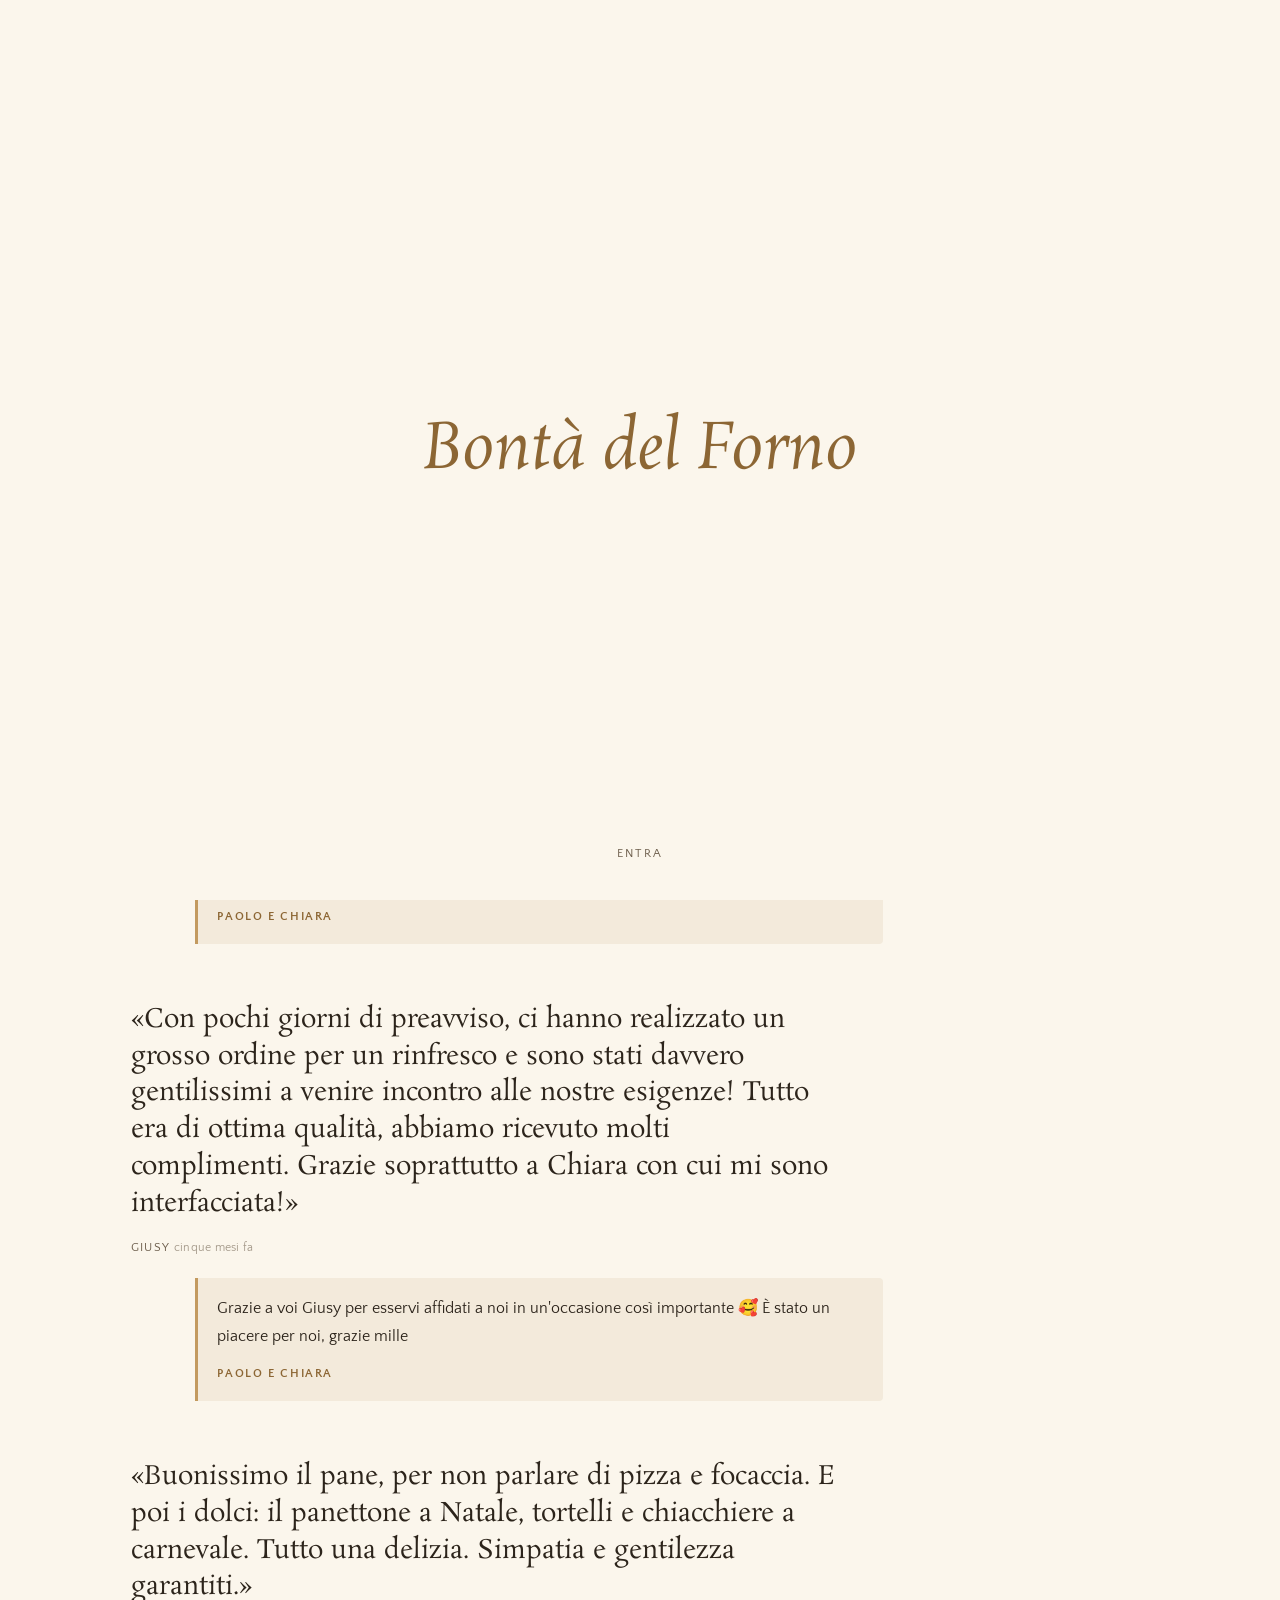
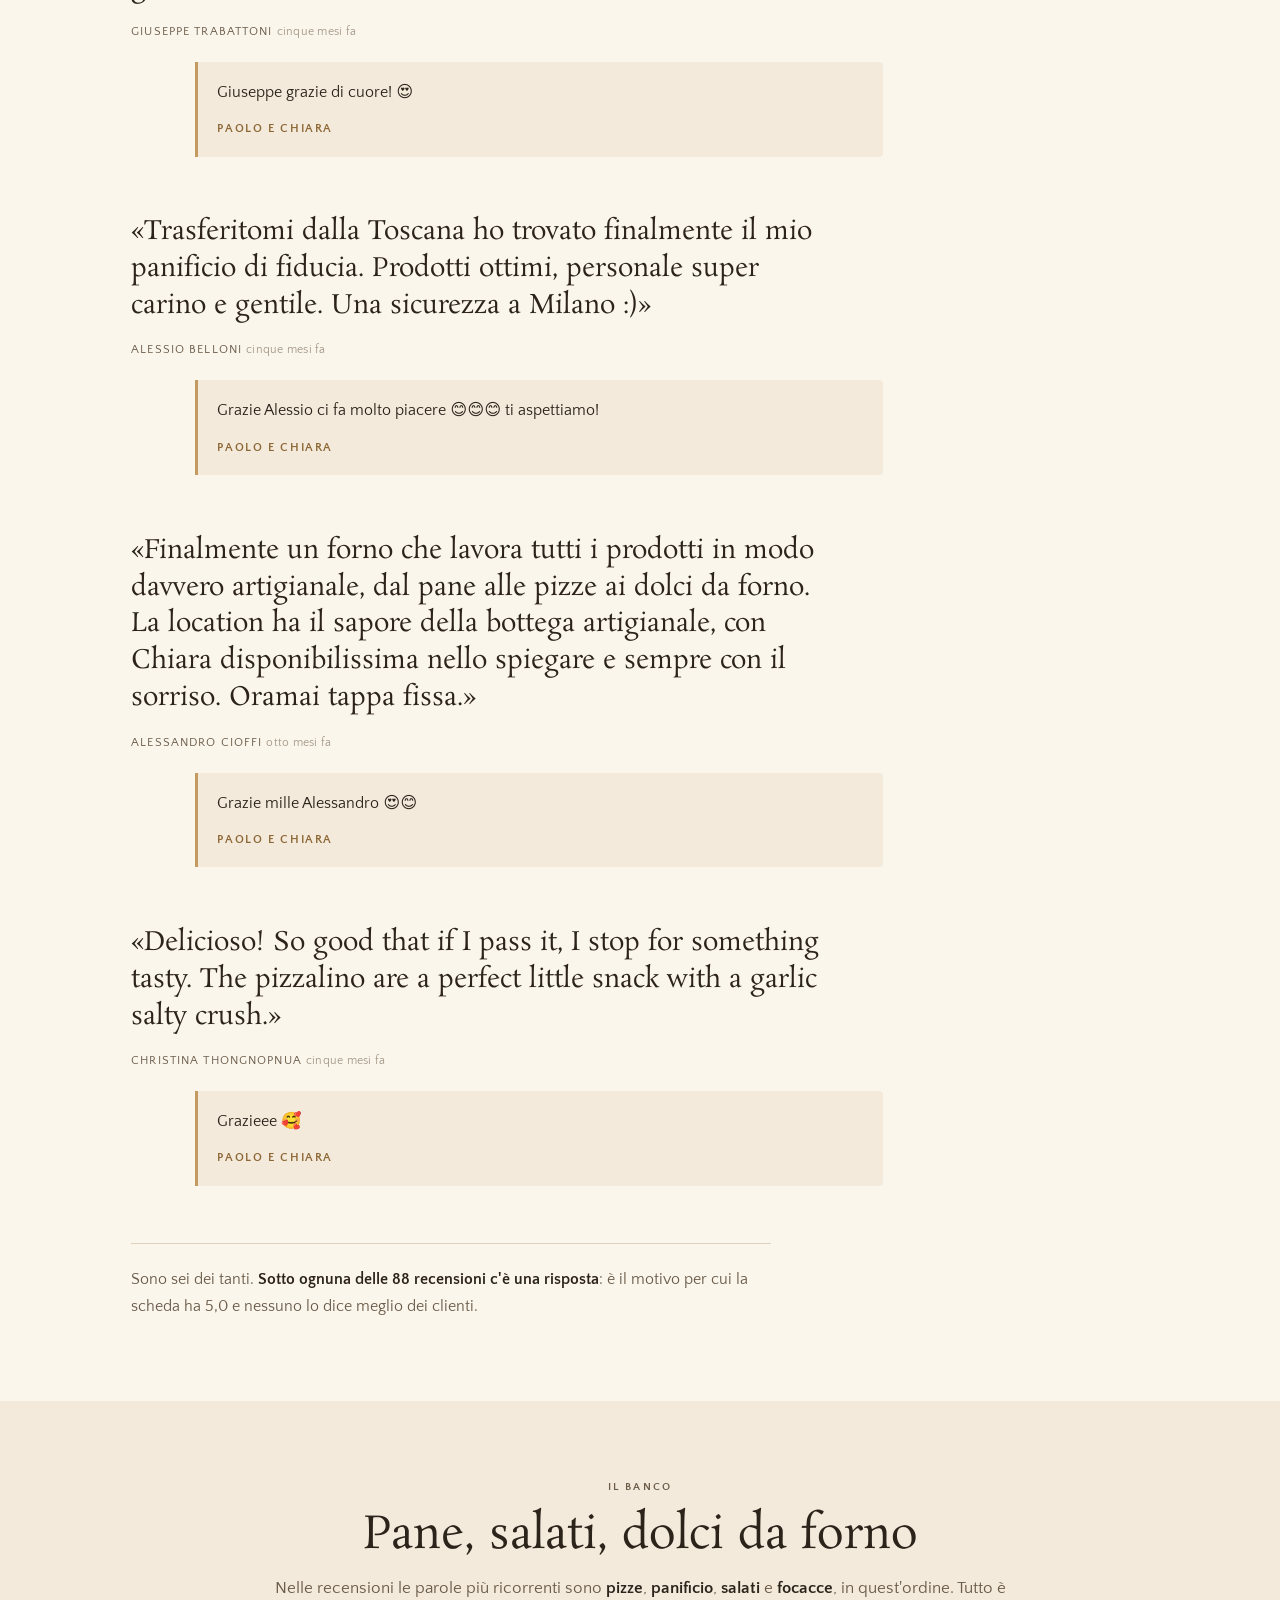
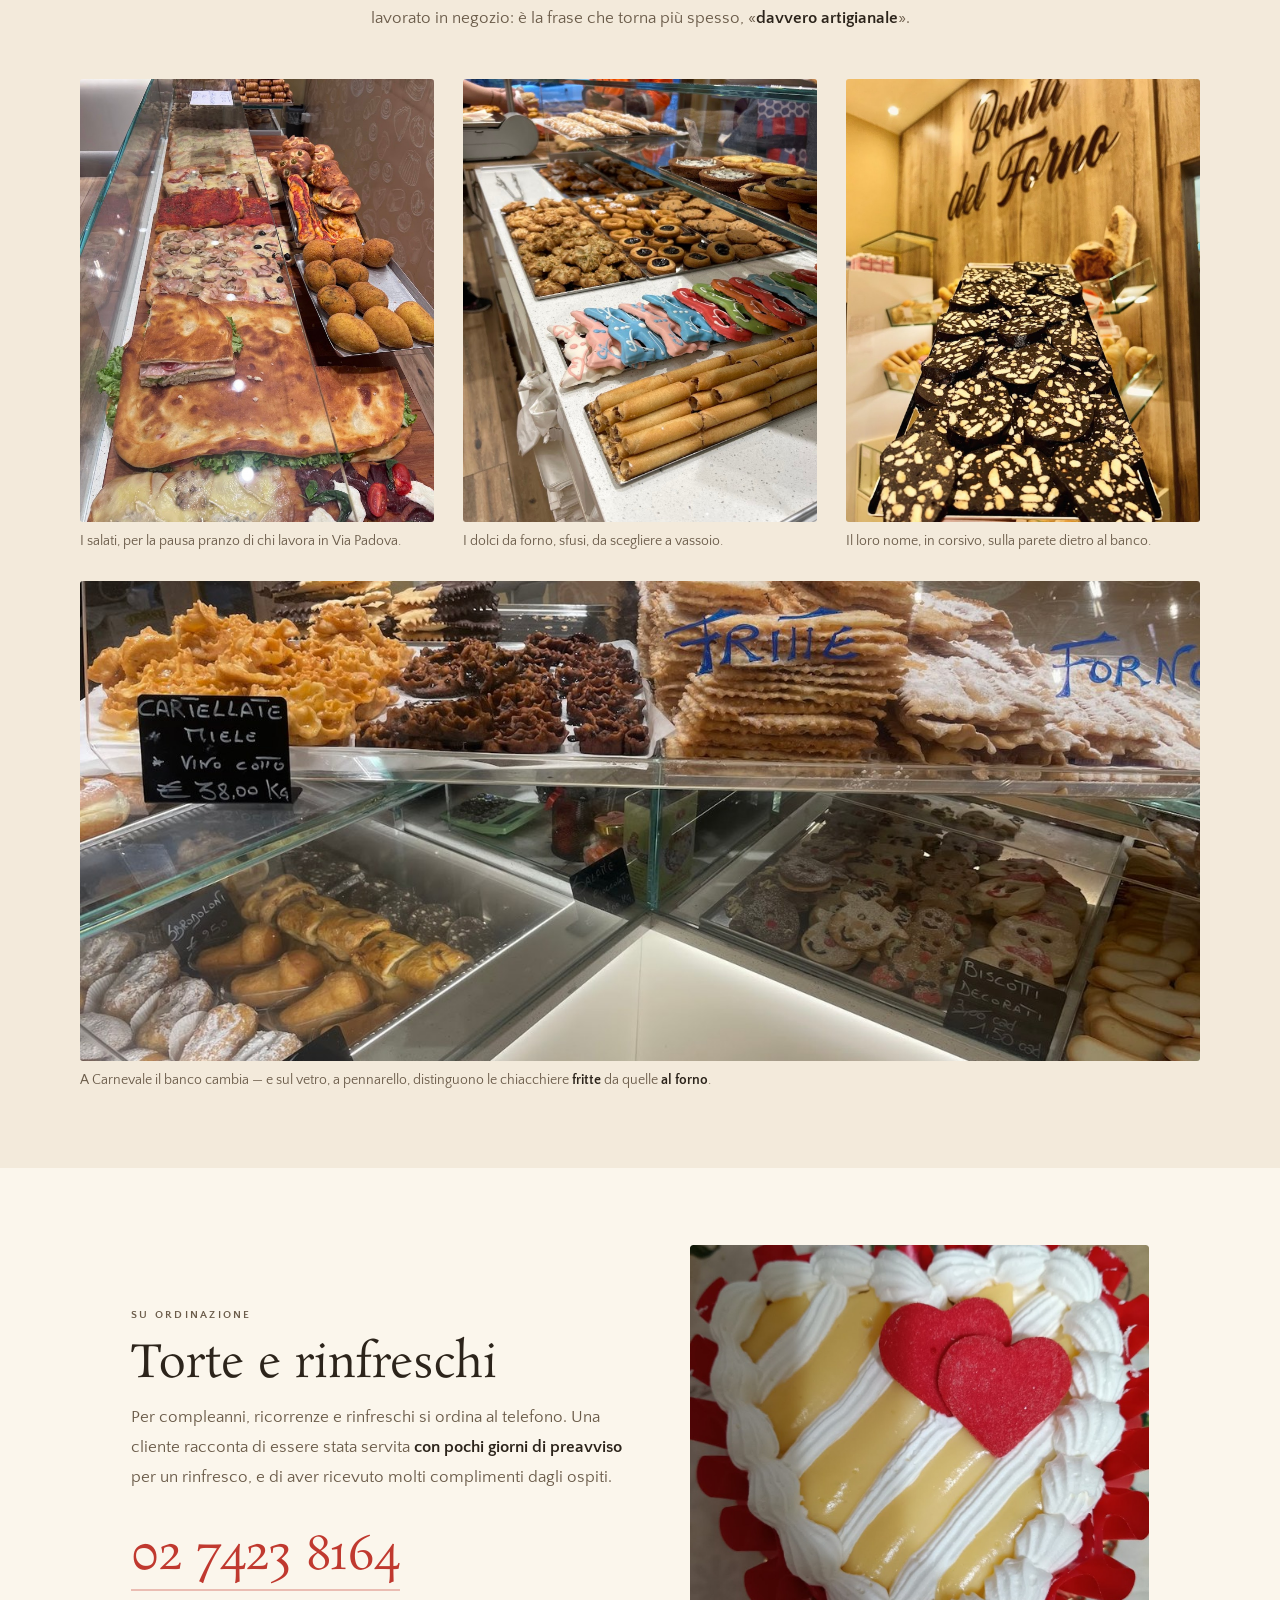
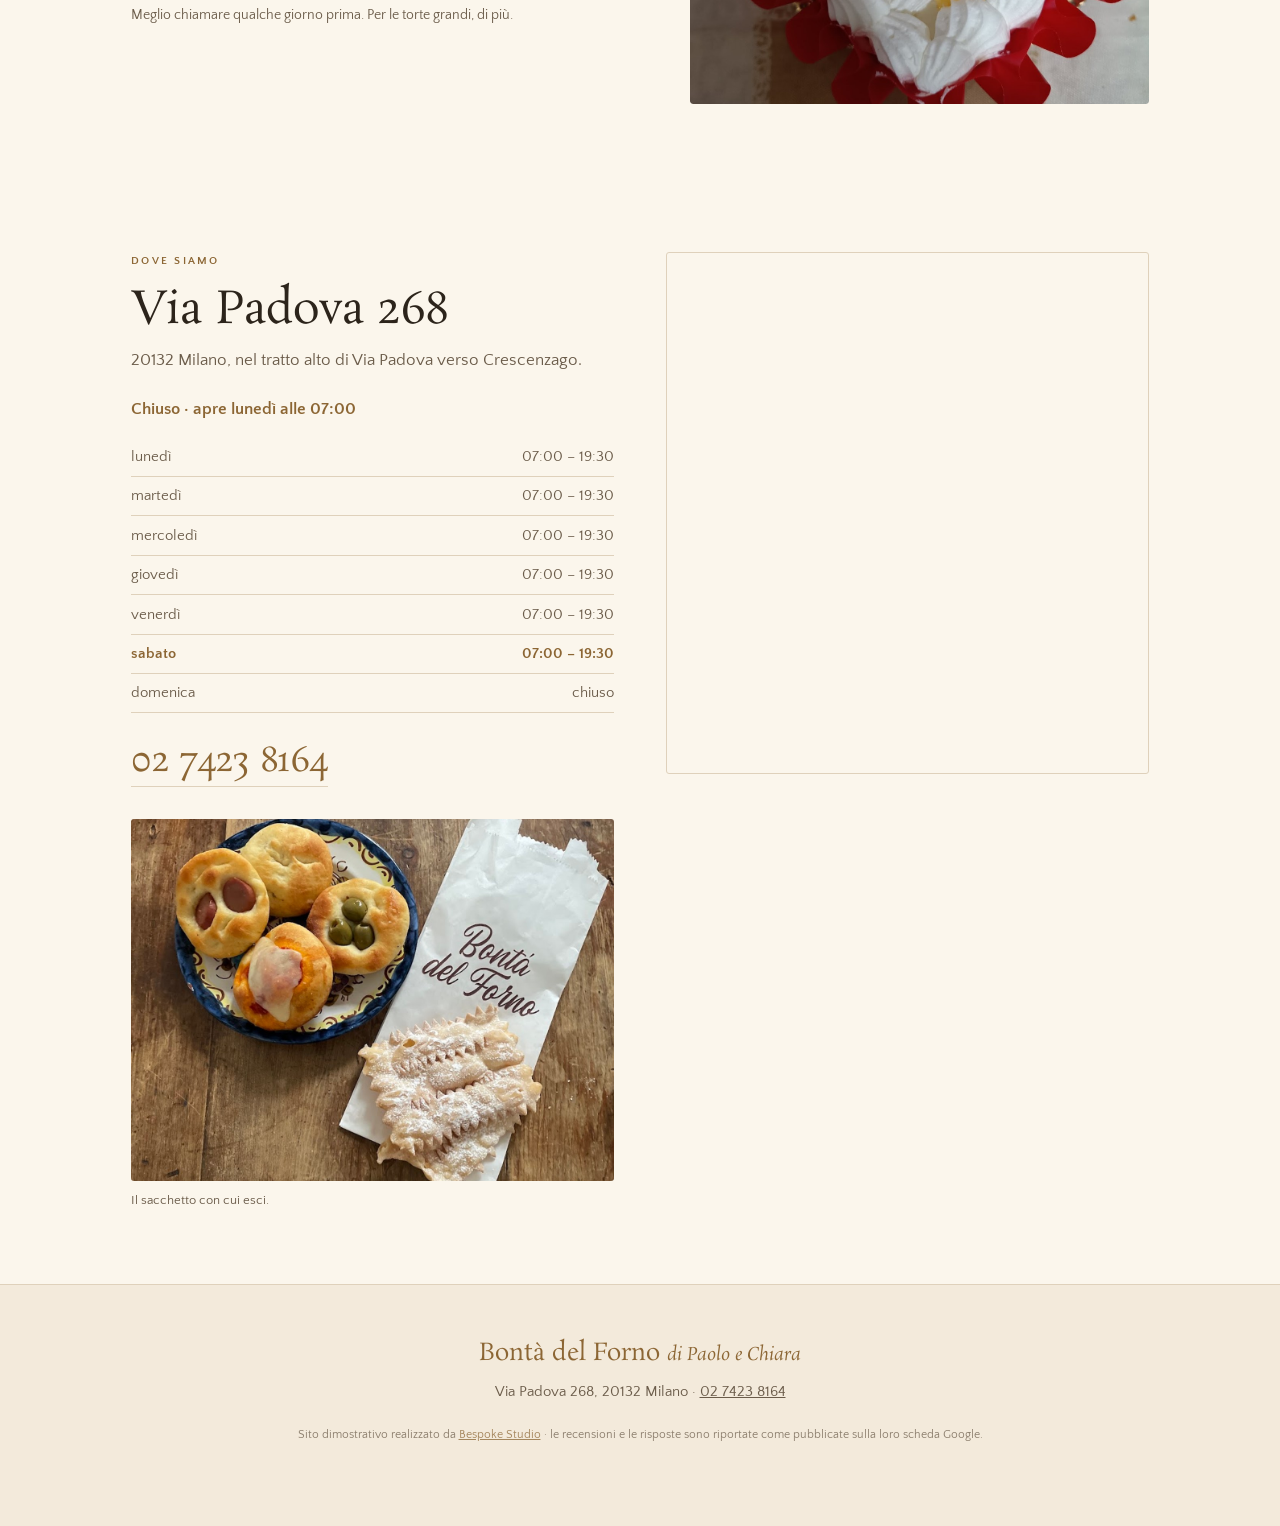
==== index.html @ dbfa245c "Bontà del Forno di Paolo e Chiara — Via Padova 268, Milano Sito vetrina. Concept: «Grazie», la parol" ====
<!doctype html>
<html lang="it" class="no-js">
<head>
<meta charset="utf-8">
<meta name="viewport" content="width=device-width, initial-scale=1">
<title>Bontà del Forno di Paolo e Chiara — panificio e pasticceria, Via Padova 268 Milano</title>
<meta name="description" content="Bontà del Forno di Paolo e Chiara, Via Padova 268 a Milano: pane, pizze, focacce, dolci da forno e torte su ordinazione. 85 recensioni Google su 88 danno il massimo. Aperti lun–sab 7–19:30.">
<link rel="canonical" href="https://rotenzark.github.io/bonta-del-forno/">
<meta property="og:type" content="bakery">
<meta property="og:title" content="Bontà del Forno di Paolo e Chiara — Via Padova 268, Milano">
<meta property="og:description" content="«Grazie mille Matteo.» Sotto ogni recensione, una risposta scritta a mano. Pane, pizze, focacce e dolci in Via Padova.">
<meta property="og:image" content="https://rotenzark.github.io/bonta-del-forno/img/og.jpg">
<meta property="og:url" content="https://rotenzark.github.io/bonta-del-forno/">
<meta name="twitter:card" content="summary_large_image">
<link rel="icon" href="img/favicon.svg" type="image/svg+xml">
<link rel="icon" href="img/favicon-32.png" sizes="32x32">
<link rel="apple-touch-icon" href="img/apple-touch-icon.png">
<link rel="preconnect" href="https://fonts.googleapis.com">
<link rel="preconnect" href="https://fonts.gstatic.com" crossorigin>
<link href="https://fonts.googleapis.com/css2?family=Rosarivo:ital@0;1&family=Quattrocento+Sans:ital,wght@0,400;0,700;1,400&display=swap" rel="stylesheet">
<link rel="stylesheet" href="css/styles.css?v=1">
<script>document.documentElement.className=document.documentElement.className.replace('no-js','js');</script>
<script type="application/ld+json">
{"@context":"https://schema.org","@type":"Bakery","name":"Bontà del Forno di Paolo e Chiara","address":{"@type":"PostalAddress","streetAddress":"Via Padova 268","addressLocality":"Milano","postalCode":"20132","addressCountry":"IT"},"telephone":"+390274238164","url":"https://rotenzark.github.io/bonta-del-forno/","aggregateRating":{"@type":"AggregateRating","ratingValue":"5.0","reviewCount":"88"},"openingHoursSpecification":[{"@type":"OpeningHoursSpecification","dayOfWeek":["Monday","Tuesday","Wednesday","Thursday","Friday","Saturday"],"opens":"07:00","closes":"19:30"}]}
</script>
</head>
<body>

<div class="intro" id="intro" aria-hidden="true">
  <span class="intro__n" data-i18n="intro.n">Bontà del Forno</span>
  <button type="button" class="intro__skip" id="introSkip" data-i18n="intro.skip">entra</button>
</div>

<header class="testata">
  <a class="marchio" href="#top" aria-label="Bontà del Forno, torna in cima" data-i18n-aria="nav.home">
    <span class="marchio__b">Bontà</span><span class="marchio__f">del Forno</span>
  </a>
  <nav class="nav" id="mainNav" aria-label="Menu principale">
    <a href="#scambi" data-i18n="nav.scambi">Le risposte</a>
    <a href="#banco" data-i18n="nav.banco">Il banco</a>
    <a href="#ordini" data-i18n="nav.ordini">Su ordinazione</a>
    <a href="#dove" data-i18n="nav.dove">Dove siamo</a>
  </nav>
  <div class="testata__coda">
    <div class="lingue" role="group" aria-label="Lingua">
      <button type="button" data-lang="it" class="is-on">IT</button><button type="button" data-lang="en">EN</button>
    </div>
    <a class="bottone bottone--pieno" href="tel:+390274238164" data-i18n="cta.chiama">Chiama</a>
    <button type="button" class="burger" id="burger" aria-label="Apri il menu" aria-expanded="false" aria-controls="drawer" data-i18n-aria="nav.apri"><span></span><span></span><span></span></button>
  </div>
</header>

<div class="drawer" id="drawer" hidden>
  <a href="#scambi" data-i18n="nav.scambi">Le risposte</a>
  <a href="#banco" data-i18n="nav.banco">Il banco</a>
  <a href="#ordini" data-i18n="nav.ordini">Su ordinazione</a>
  <a href="#dove" data-i18n="nav.dove">Dove siamo</a>
  <a class="drawer__cta" href="tel:+390274238164" data-i18n="cta.chiama2">Chiama il forno</a>
</div>

<main id="top">

  <!-- ═══ APERTURA ═══ -->
  <section class="apertura">
    <p class="apertura__eti" data-i18n="ap.eti">Panificio e pasticceria · Via Padova 268 · Milano</p>
    <h1 class="apertura__h"><span data-i18n="ap.h">Grazie.</span></h1>
    <p class="apertura__p" data-i18n="ap.p">È la parola con cui Paolo e Chiara rispondono a <b>ogni singola recensione</b>, chiamando per nome chi l'ha scritta. Ottantotto recensioni: <b>85 danno il massimo</b>, nessuna sta sotto le quattro stelle.</p>
    <p class="apertura__giu" data-i18n="ap.giu">Qui sotto ci sono gli scambi, per come sono scritti.</p>
  </section>

  <!-- ═══ GLI SCAMBI — struttura unica: il dialogo ═══ -->
  <section class="scambi" id="scambi">
    <div class="scambio reveal">
      <blockquote class="dice">
        <p data-i18n="s1.c">«Lavoro in Via Padova e Paolo e Chiara sono sempre una certezza sia per le pause pranzo, sia per quando ho voglia di qualcosa di dolce. Super consigliato!»</p>
        <cite><span data-i18n="s1.n">Matteo Bonacci</span> <em data-i18n="s1.d">sei mesi fa</em></cite>
      </blockquote>
      <div class="risp"><p class="risp__t" data-scritta data-i18n="s1.r">Grazie mille Matteo 🥰🥰🥰</p><span class="risp__f" data-i18n="risp.f">Paolo e Chiara</span></div>
    </div>

    <div class="scambio reveal">
      <blockquote class="dice">
        <p data-i18n="s2.c">«Con pochi giorni di preavviso, ci hanno realizzato un grosso ordine per un rinfresco e sono stati davvero gentilissimi a venire incontro alle nostre esigenze! Tutto era di ottima qualità, abbiamo ricevuto molti complimenti. Grazie soprattutto a Chiara con cui mi sono interfacciata!»</p>
        <cite><span data-i18n="s2.n">Giusy</span> <em data-i18n="s2.d">cinque mesi fa</em></cite>
      </blockquote>
      <div class="risp"><p class="risp__t" data-scritta data-i18n="s2.r">Grazie a voi Giusy per esservi affidati a noi in un'occasione così importante 🥰 È stato un piacere per noi, grazie mille</p><span class="risp__f" data-i18n="risp.f">Paolo e Chiara</span></div>
    </div>

    <div class="scambio reveal">
      <blockquote class="dice">
        <p data-i18n="s3.c">«Buonissimo il pane, per non parlare di pizza e focaccia. E poi i dolci: il panettone a Natale, tortelli e chiacchiere a carnevale. Tutto una delizia. Simpatia e gentilezza garantiti.»</p>
        <cite><span data-i18n="s3.n">Giuseppe Trabattoni</span> <em data-i18n="s3.d">cinque mesi fa</em></cite>
      </blockquote>
      <div class="risp"><p class="risp__t" data-scritta data-i18n="s3.r">Giuseppe grazie di cuore! 😍</p><span class="risp__f" data-i18n="risp.f">Paolo e Chiara</span></div>
    </div>

    <div class="scambio reveal">
      <blockquote class="dice">
        <p data-i18n="s4.c">«Trasferitomi dalla Toscana ho trovato finalmente il mio panificio di fiducia. Prodotti ottimi, personale super carino e gentile. Una sicurezza a Milano :)»</p>
        <cite><span data-i18n="s4.n">Alessio Belloni</span> <em data-i18n="s4.d">cinque mesi fa</em></cite>
      </blockquote>
      <div class="risp"><p class="risp__t" data-scritta data-i18n="s4.r">Grazie Alessio ci fa molto piacere 😊😊😊 ti aspettiamo!</p><span class="risp__f" data-i18n="risp.f">Paolo e Chiara</span></div>
    </div>

    <div class="scambio reveal">
      <blockquote class="dice">
        <p data-i18n="s5.c">«Finalmente un forno che lavora tutti i prodotti in modo davvero artigianale, dal pane alle pizze ai dolci da forno. La location ha il sapore della bottega artigianale, con Chiara disponibilissima nello spiegare e sempre con il sorriso. Oramai tappa fissa.»</p>
        <cite><span data-i18n="s5.n">Alessandro Cioffi</span> <em data-i18n="s5.d">otto mesi fa</em></cite>
      </blockquote>
      <div class="risp"><p class="risp__t" data-scritta data-i18n="s5.r">Grazie mille Alessandro 😍😊</p><span class="risp__f" data-i18n="risp.f">Paolo e Chiara</span></div>
    </div>

    <div class="scambio reveal">
      <blockquote class="dice">
        <p data-i18n="s6.c">«Delicioso! So good that if I pass it, I stop for something tasty. The pizzalino are a perfect little snack with a garlic salty crush.»</p>
        <cite><span data-i18n="s6.n">Christina Thongnopnua</span> <em data-i18n="s6.d">cinque mesi fa</em></cite>
      </blockquote>
      <div class="risp"><p class="risp__t" data-scritta data-i18n="s6.r">Grazieee 🥰</p><span class="risp__f" data-i18n="risp.f">Paolo e Chiara</span></div>
    </div>

    <p class="scambi__coda reveal" data-i18n="scambi.coda">Sono sei dei tanti. <b>Sotto ognuna delle 88 recensioni c'è una risposta</b>: è il motivo per cui la scheda ha 5,0 e nessuno lo dice meglio dei clienti.</p>
  </section>

  <!-- ═══ IL BANCO ═══ -->
  <section class="banco" id="banco">
    <div class="banco__testa reveal">
      <p class="occhiello" data-i18n="banco.occhiello">Il banco</p>
      <h2 data-i18n="banco.h">Pane, salati, dolci da forno</h2>
      <p data-i18n="banco.p">Nelle recensioni le parole più ricorrenti sono <b>pizze</b>, <b>panificio</b>, <b>salati</b> e <b>focacce</b>, in quest'ordine. Tutto è lavorato in negozio: è la frase che torna più spesso, «<b>davvero artigianale</b>».</p>
    </div>
    <div class="banco__griglia">
      <figure class="banco__f reveal">
        <button type="button" class="shot" data-full="img/salati.jpg"><img src="img/salati.jpg" width="1400" height="1050" decoding="async" alt="Il banco dei salati: pizza in teglia rossa e bianca, con funghi e prosciutto, panzerotti fritti e una focaccia farcita" data-i18n-alt="alt.salati"></button>
        <figcaption data-i18n="cap.salati">I salati, per la pausa pranzo di chi lavora in Via Padova.</figcaption>
      </figure>
      <figure class="banco__f reveal">
        <button type="button" class="shot" data-full="img/biscotti.jpg"><img src="img/biscotti.jpg" width="1200" height="1600" decoding="async" alt="Vassoi di biscotti secchi, crostatine e dolcetti glassati colorati sul banco della pasticceria" data-i18n-alt="alt.biscotti"></button>
        <figcaption data-i18n="cap.biscotti">I dolci da forno, sfusi, da scegliere a vassoio.</figcaption>
      </figure>
      <figure class="banco__f reveal">
        <button type="button" class="shot" data-full="img/insegna.jpg"><img src="img/insegna.jpg" width="1200" height="1500" decoding="async" alt="La parete di legno con il logo «Bontà del Forno» in corsivo dorato e, davanti, un vassoio di torrone al cioccolato con mandorle" data-i18n-alt="alt.insegna"></button>
        <figcaption data-i18n="cap.insegna">Il loro nome, in corsivo, sulla parete dietro al banco.</figcaption>
      </figure>
      <figure class="banco__f banco__f--larga reveal">
        <button type="button" class="shot" data-full="img/banco-carnevale.jpg"><img src="img/banco-carnevale.jpg" width="1400" height="1050" decoding="async" alt="La vetrina di Carnevale con cartellate, chiacchiere e bugie, e i cartellini dei prezzi scritti a mano" data-i18n-alt="alt.carnevale"></button>
        <figcaption data-i18n="cap.carnevale">A Carnevale il banco cambia — e sul vetro, a pennarello, distinguono le chiacchiere <b>fritte</b> da quelle <b>al forno</b>.</figcaption>
      </figure>
    </div>
  </section>

  <!-- ═══ SU ORDINAZIONE ═══ -->
  <section class="ordini" id="ordini">
    <div class="ordini__t reveal">
      <p class="occhiello occhiello--chiaro" data-i18n="ord.occhiello">Su ordinazione</p>
      <h2 data-i18n="ord.h">Torte e rinfreschi</h2>
      <p data-i18n="ord.p">Per compleanni, ricorrenze e rinfreschi si ordina al telefono. Una cliente racconta di essere stata servita <b>con pochi giorni di preavviso</b> per un rinfresco, e di aver ricevuto molti complimenti dagli ospiti.</p>
      <p class="ordini__tel"><a href="tel:+390274238164">02 7423 8164</a></p>
      <p class="ordini__n" data-i18n="ord.n">Meglio chiamare qualche giorno prima. Per le torte grandi, di più.</p>
    </div>
    <button type="button" class="shot ordini__foto reveal" data-full="img/torta.jpg"><img src="img/torta.jpg" width="1200" height="1300" decoding="async" alt="Una torta a forma di cuore con crema, panna montata e due cuori di pasta rossa al centro" data-i18n-alt="alt.torta"></button>
  </section>

  <!-- ═══ DOVE ═══ -->
  <section class="dove" id="dove">
    <div class="dove__c reveal">
      <p class="occhiello" data-i18n="dove.occhiello">Dove siamo</p>
      <h2 data-i18n="dove.h">Via Padova 268</h2>
      <p class="dove__i" data-i18n="dove.i">20132 Milano, nel tratto alto di Via Padova verso Crescenzago.</p>
      <p class="dove__stato" id="orarioStato">&nbsp;</p>
      <table class="orari">
        <caption class="sr" data-i18n="dove.cap">Orari di apertura</caption>
        <tbody>
          <tr data-day="1"><th scope="row" data-i18n="g.lun">lunedì</th><td>07:00 – 19:30</td></tr>
          <tr data-day="2"><th scope="row" data-i18n="g.mar">martedì</th><td>07:00 – 19:30</td></tr>
          <tr data-day="3"><th scope="row" data-i18n="g.mer">mercoledì</th><td>07:00 – 19:30</td></tr>
          <tr data-day="4"><th scope="row" data-i18n="g.gio">giovedì</th><td>07:00 – 19:30</td></tr>
          <tr data-day="5"><th scope="row" data-i18n="g.ven">venerdì</th><td>07:00 – 19:30</td></tr>
          <tr data-day="6"><th scope="row" data-i18n="g.sab">sabato</th><td>07:00 – 19:30</td></tr>
          <tr data-day="0"><th scope="row" data-i18n="g.dom">domenica</th><td data-i18n="g.chiuso">chiuso</td></tr>
        </tbody>
      </table>
      <p class="dove__t"><a href="tel:+390274238164">02 7423 8164</a></p>
      <figure class="dove__sac">
        <button type="button" class="shot" data-full="img/sacchetto.jpg"><img src="img/sacchetto.jpg" width="1200" height="1500" decoding="async" alt="Un sacchetto di carta con «Bontà del Forno» scritto in corsivo, accanto a pizzette con würstel e olive e a delle chiacchiere" data-i18n-alt="alt.sacchetto"></button>
        <figcaption data-i18n="cap.sacchetto">Il sacchetto con cui esci.</figcaption>
      </figure>
    </div>
    <div class="dove__m reveal">
      <iframe title="Mappa: Bontà del Forno, Via Padova 268, Milano" data-i18n-title="dove.mappa" src="https://www.google.com/maps?q=Bont%C3%A0+del+Forno+Via+Padova+268+Milano&output=embed" width="600" height="450" style="border:0" loading="lazy" referrerpolicy="no-referrer-when-downgrade"></iframe>
    </div>
  </section>
</main>

<footer class="piede">
  <p class="piede__n">Bontà del Forno <em data-i18n="piede.di">di Paolo e Chiara</em></p>
  <p class="piede__d" data-i18n="piede.d">Via Padova 268, 20132 Milano · <a href="tel:+390274238164">02 7423 8164</a></p>
  <p class="piede__b" data-i18n="piede.b">Sito dimostrativo realizzato da <a href="https://bespokestud.io" target="_blank" rel="noopener">Bespoke Studio</a> · le recensioni e le risposte sono riportate come pubblicate sulla loro scheda Google.</p>
</footer>

<div class="barra">
  <a href="tel:+390274238164" data-i18n="barra.chiama">Chiama</a>
  <a href="#banco" data-i18n="barra.banco">Il banco</a>
  <a href="#dove" data-i18n="barra.dove">Orari</a>
</div>

<div class="lightbox" id="lightbox" hidden>
  <button type="button" class="lightbox__x" id="lightboxClose" aria-label="Chiudi" data-i18n-aria="lb.chiudi">&times;</button>
  <img src="" alt="" id="lightboxImg">
</div>

<script src="https://cdn.jsdelivr.net/npm/gsap@3.12.5/dist/gsap.min.js"></script>
<script src="https://cdn.jsdelivr.net/npm/gsap@3.12.5/dist/ScrollTrigger.min.js"></script>
<script src="js/main.js?v=1"></script>
</body>
</html>
---- css/styles.css ----
/* ═══════════════════════════════════════════════════════════════════
   BONTÀ DEL FORNO DI PAOLO E CHIARA — Via Padova 268, Milano
   Struttura: IL DIALOGO. Ogni scambio è una coppia — la voce del
   cliente, e sotto, rientrata, la risposta vera di Paolo e Chiara.
   Scorrendo si legge una conversazione lunga mesi.
   Palette dalle LORO foto: il legno chiaro della parete col logo,
   l'oro del loro corsivo, il crema della carta del sacchetto, il
   rosso dei cuori sulla torta.
   ═══════════════════════════════════════════════════════════════════ */

:root{
  --carta:#FBF6EC;
  --carta-2:#F3EADB;
  --inchiostro:#2C241B;
  --inchiostro-soft:#6B5C4A;
  --legno:#C39A5F;
  --legno-scuro:#8C6634;
  --oro:#A87F35;
  --rosso:#C0392F;
  --linea:#DFD1BB;

  --display:'Rosarivo', Georgia, serif;
  --testo:'Quattrocento Sans', system-ui, sans-serif;

  --gutter:clamp(1.15rem, 4vw, 3.5rem);
  --max:1120px;
  --colonna:min(64ch, 100%);
}

*,*::before,*::after{box-sizing:border-box}
html{-webkit-text-size-adjust:100%;scroll-behavior:smooth}
body{margin:0}
img{max-width:100%;height:auto;display:block}
[hidden]{display:none !important}
button{font:inherit;color:inherit}
:focus-visible{outline:2px solid var(--oro);outline-offset:3px}
.sr{position:absolute;width:1px;height:1px;overflow:hidden;clip:rect(0 0 0 0);white-space:nowrap}

.js .reveal{opacity:0}
.js .reveal.in-view{opacity:1}
html:not(.js) .reveal{opacity:1}

/* la firma anima SOLO [data-scritta]; senza JS il testo è pieno */
html:not(.js) .risp__t{opacity:1}

@media (prefers-reduced-motion:reduce){
  html{scroll-behavior:auto}
  *,*::before,*::after{animation-duration:.001ms !important;animation-iteration-count:1 !important;transition-duration:.001ms !important}
  .reveal{opacity:1 !important;transform:none !important}
  .intro{display:none !important}
  .risp__t{opacity:1 !important}
}

body{
  font-family:var(--testo);font-size:clamp(1rem,.96rem + .22vw,1.09rem);line-height:1.72;
  color:var(--inchiostro);background:var(--carta);
  -webkit-font-smoothing:antialiased;
}
h1,h2,h3{font-family:var(--display);font-weight:400;line-height:1.12;margin:0}
p{margin:0 0 1em}
a{color:inherit}

.occhiello{font-size:.7rem;font-weight:700;letter-spacing:.2em;text-transform:uppercase;color:var(--legno-scuro);margin:0 0 .9rem}
.occhiello--chiaro{color:var(--legno)}

.bottone{
  display:inline-block;font-size:.82rem;font-weight:700;letter-spacing:.04em;text-decoration:none;
  padding:.6rem 1.25rem;border:1.5px solid var(--legno-scuro);color:var(--legno-scuro);border-radius:999px;
  transition:background .22s,color .22s;
}
.bottone:hover{background:var(--legno-scuro);color:var(--carta)}
.bottone--pieno{background:var(--legno-scuro);color:var(--carta)}
.bottone--pieno:hover{background:var(--inchiostro);border-color:var(--inchiostro)}

/* ── INTRO ── */
.intro{position:fixed;inset:0;z-index:200;background:var(--carta);display:grid;place-items:center;transition:opacity .55s ease}
.intro.is-out{opacity:0;pointer-events:none}
.intro__n{font-family:var(--display);font-style:italic;font-size:clamp(2rem,7.5vw,4rem);color:var(--legno-scuro);opacity:0;animation:sali .75s ease .15s forwards}
@keyframes sali{from{opacity:0;transform:translateY(12px)}to{opacity:1;transform:none}}
.intro__skip{position:absolute;bottom:2.2rem;left:50%;transform:translateX(-50%);background:none;border:0;color:var(--inchiostro-soft);cursor:pointer;font-size:.72rem;letter-spacing:.2em;text-transform:uppercase}

/* ── TESTATA ── */
.testata{position:sticky;top:0;z-index:90;display:flex;align-items:center;gap:1.2rem;padding:.6rem var(--gutter);background:rgba(251,246,236,.97);border-bottom:1px solid var(--linea)}
.marchio{display:flex;flex-direction:column;line-height:1;text-decoration:none;color:var(--legno-scuro);flex:0 0 auto;font-family:var(--display)}
.marchio__b{font-size:1.15rem}
.marchio__f{font-style:italic;font-size:1.05rem;margin-left:.9rem;margin-top:-.15rem}
.nav{display:flex;gap:1.5rem;margin-left:auto}
.nav a{font-size:.85rem;text-decoration:none;color:var(--inchiostro-soft);padding-bottom:2px;border-bottom:1.5px solid transparent;transition:color .2s,border-color .2s}
.nav a:hover{color:var(--inchiostro);border-color:var(--legno)}
.testata__coda{display:flex;align-items:center;gap:.7rem;margin-left:auto}
.nav + .testata__coda{margin-left:1.4rem}
.lingue{display:flex;font-size:.74rem;font-weight:700}
.lingue button{background:none;border:0;padding:.3rem .35rem;cursor:pointer;color:var(--inchiostro-soft)}
.lingue button.is-on{color:var(--legno-scuro);text-decoration:underline;text-underline-offset:4px}

.burger{display:none;background:none;border:0;padding:.4rem;cursor:pointer;position:relative;z-index:96}
.burger span{display:block;width:22px;height:2px;background:var(--inchiostro);margin:4.5px 0;transition:transform .25s,opacity .2s}
.burger[aria-expanded="true"] span:nth-child(1){transform:translateY(6.5px) rotate(45deg)}
.burger[aria-expanded="true"] span:nth-child(2){opacity:0}
.burger[aria-expanded="true"] span:nth-child(3){transform:translateY(-6.5px) rotate(-45deg)}

.drawer{position:fixed;inset:0 0 0 auto;width:min(78vw,300px);z-index:95;background:var(--carta-2);border-left:1px solid var(--linea);display:flex;flex-direction:column;padding:5rem 1.6rem 2rem}
.drawer a{font-size:1rem;text-decoration:none;padding:.8rem 0;border-bottom:1px solid var(--linea)}
.drawer__cta{margin-top:1.2rem;border:1.5px solid var(--legno-scuro);border-bottom:1.5px solid var(--legno-scuro);color:var(--legno-scuro);text-align:center;border-radius:999px;font-weight:700}

/* ═══ APERTURA ═══ */
.apertura{max-width:var(--max);margin:0 auto;padding:clamp(3rem,9vw,6.5rem) var(--gutter) clamp(2rem,4vw,3rem);text-align:center}
.apertura__eti{font-size:.7rem;letter-spacing:.18em;text-transform:uppercase;color:var(--inchiostro-soft);margin:0 0 clamp(1.8rem,4vw,3rem)}
.apertura__h{font-size:clamp(4rem,2rem + 12vw,11rem);line-height:.9;color:var(--legno-scuro);font-style:italic}
.apertura__p{max-width:52ch;margin:clamp(1.8rem,4vw,2.6rem) auto 0;color:var(--inchiostro-soft)}
.apertura__p b{color:var(--inchiostro);font-weight:700}
.apertura__giu{margin-top:1.6rem;font-size:.84rem;letter-spacing:.06em;color:var(--legno-scuro)}

/* ═══ GLI SCAMBI — il dialogo ═══ */
.scambi{max-width:var(--max);margin:0 auto;padding:clamp(1.5rem,4vw,3rem) var(--gutter) clamp(3rem,7vw,5rem)}
.scambio{margin-bottom:clamp(2.2rem,5vw,3.6rem)}
.dice{margin:0;max-width:var(--colonna)}
.dice p{font-family:var(--display);font-size:clamp(1.15rem,1rem + .8vw,1.6rem);line-height:1.44;margin:0 0 .6rem}
.dice cite{font-style:normal;font-size:.78rem;letter-spacing:.09em;text-transform:uppercase;color:var(--inchiostro-soft)}
.dice cite em{font-style:normal;opacity:.6;text-transform:none;letter-spacing:.02em}

/* la risposta: rientrata, su carta più calda, col filo a sinistra */
.risp{
  margin:1rem 0 0 clamp(1.2rem,5vw,5rem);max-width:calc(var(--colonna) - 1rem);
  background:var(--carta-2);border-left:3px solid var(--legno);border-radius:0 4px 4px 0;
  padding:1rem 1.2rem .85rem;
}
.risp__t{margin:0 0 .45rem;font-size:1.02rem;color:var(--inchiostro);min-height:1.6em}
.risp__f{font-size:.72rem;letter-spacing:.14em;text-transform:uppercase;color:var(--legno-scuro);font-weight:700}
.scambi__coda{max-width:var(--colonna);margin:clamp(2rem,4vw,3rem) 0 0;padding-top:1.4rem;border-top:1px solid var(--linea);color:var(--inchiostro-soft);font-size:.98rem}
.scambi__coda b{color:var(--inchiostro);font-weight:700}

/* ═══ IL BANCO ═══ */
.banco{background:var(--carta-2);padding:clamp(2.8rem,6vw,5rem) var(--gutter)}
.banco__testa{max-width:46rem;margin:0 auto clamp(1.8rem,4vw,2.8rem);text-align:center}
.banco__testa h2{font-size:clamp(1.7rem,1.2rem + 2vw,2.9rem);margin-bottom:.8rem}
.banco__testa p{color:var(--inchiostro-soft)}
.banco__testa b{color:var(--inchiostro);font-weight:700}
.banco__griglia{max-width:var(--max);margin:0 auto;display:grid;grid-template-columns:repeat(3,1fr);gap:clamp(1rem,2.4vw,1.8rem)}
.banco__f{margin:0}
.banco__f--larga{grid-column:1 / -1}
.shot{padding:0;border:0;background:none;cursor:pointer;overflow:hidden;display:block;width:100%;border-radius:3px;line-height:0}
.shot img{width:100%;transition:transform .55s ease}
.shot:hover img{transform:scale(1.04)}
.banco__f .shot img{aspect-ratio:4/5;object-fit:cover}
.banco__f--larga .shot img{aspect-ratio:21/9;object-fit:cover}
.banco__f figcaption{font-size:.86rem;color:var(--inchiostro-soft);margin-top:.6rem;line-height:1.5}
.banco__f figcaption b{color:var(--inchiostro);font-weight:700}

/* ═══ SU ORDINAZIONE ═══ */
.ordini{max-width:var(--max);margin:0 auto;padding:clamp(2.8rem,6vw,5rem) var(--gutter);display:grid;grid-template-columns:1.05fr .95fr;gap:clamp(1.6rem,4vw,3.4rem);align-items:center}
.ordini__t h2{font-size:clamp(1.7rem,1.2rem + 2vw,2.9rem);margin-bottom:.8rem}
.ordini__t p{color:var(--inchiostro-soft)}
.ordini__t b{color:var(--inchiostro);font-weight:700}
.ordini__tel{margin:1.4rem 0 .3rem !important}
.ordini__tel a{font-family:var(--display);font-size:clamp(1.8rem,1.2rem + 2.4vw,3rem);color:var(--rosso);text-decoration:none;border-bottom:2px solid rgba(192,57,47,.3)}
.ordini__tel a:hover{border-bottom-color:var(--rosso)}
.ordini__n{font-size:.9rem}
.ordini__foto img{aspect-ratio:1/1;object-fit:cover;border-radius:3px}

/* ═══ DOVE ═══ */
.dove{max-width:var(--max);margin:0 auto;padding:clamp(2.5rem,6vw,4.5rem) var(--gutter);display:grid;grid-template-columns:1fr 1fr;gap:clamp(1.6rem,4vw,3.2rem);align-items:start}
.dove__c h2{font-size:clamp(1.7rem,1.2rem + 2vw,2.9rem);margin-bottom:.6rem}
.dove__i{color:var(--inchiostro-soft)}
.dove__stato{font-weight:700;color:var(--legno-scuro);margin:1.2rem 0 .8rem;min-height:1.4em}
.orari{width:100%;border-collapse:collapse;font-size:.93rem;margin-bottom:1.2rem}
.orari th,.orari td{text-align:left;padding:.4rem 0;border-bottom:1px solid var(--linea);font-weight:400;color:var(--inchiostro-soft)}
.orari td{text-align:right;font-variant-numeric:tabular-nums}
.orari tr.is-today th,.orari tr.is-today td{color:var(--legno-scuro);font-weight:700}
.dove__t{margin:0 0 1.6rem}
.dove__t a{font-family:var(--display);font-size:clamp(1.5rem,1.1rem + 1.6vw,2.2rem);color:var(--legno-scuro);text-decoration:none;border-bottom:1px solid var(--linea)}
.dove__sac{margin:0}
.dove__sac .shot img{aspect-ratio:4/3;object-fit:cover}
.dove__sac figcaption{font-size:.84rem;color:var(--inchiostro-soft);margin-top:.5rem}
.dove__m{border:1px solid var(--linea);border-radius:3px;overflow:hidden;line-height:0}
.dove__m iframe{width:100%;height:clamp(320px,46vw,520px);filter:grayscale(.3) sepia(.12)}

/* ── PIEDE ── */
.piede{background:var(--carta-2);border-top:1px solid var(--linea);padding:clamp(2rem,4vw,3rem) var(--gutter) clamp(5rem,8vw,3rem);text-align:center}
.piede__n{font-family:var(--display);font-size:1.5rem;color:var(--legno-scuro);margin-bottom:.3rem}
.piede__n em{font-style:italic;font-size:1.1rem}
.piede__d{color:var(--inchiostro-soft);font-size:.94rem}
.piede__b{font-size:.78rem;color:var(--inchiostro-soft);opacity:.75;margin:1.2rem 0 0}
.piede__b a{color:var(--legno-scuro)}

/* ── BARRA MOBILE ── */
.barra{display:none;position:fixed;bottom:0;left:0;right:0;z-index:80;background:rgba(251,246,236,.98);border-top:1px solid var(--linea)}
.barra a{flex:1;text-align:center;padding:.8rem .3rem;font-size:.82rem;text-decoration:none;color:var(--inchiostro)}
.barra a:first-child{color:var(--legno-scuro);font-weight:700}

/* ── LIGHTBOX ── */
.lightbox{position:fixed;inset:0;z-index:210;background:rgba(30,24,18,.94);display:grid;place-items:center;padding:clamp(1rem,4vw,3rem)}
.lightbox img{max-width:100%;max-height:88vh;object-fit:contain;border-radius:3px}
.lightbox__x{position:absolute;top:1rem;right:1.2rem;background:none;border:0;color:var(--carta);font-size:2.2rem;line-height:1;cursor:pointer}

/* ── RESPONSIVE ── */
@media (max-width:960px){
  .nav{display:none}
  .burger{display:block}
  .barra{display:flex}
  .ordini,.dove{grid-template-columns:1fr}
  .banco__griglia{grid-template-columns:1fr 1fr}
  .testata .bottone{display:none}
}
@media (max-width:640px){
  .banco__griglia{grid-template-columns:1fr}
  .banco__f--larga .shot img{aspect-ratio:16/10}
  .risp{margin-left:1rem}
}
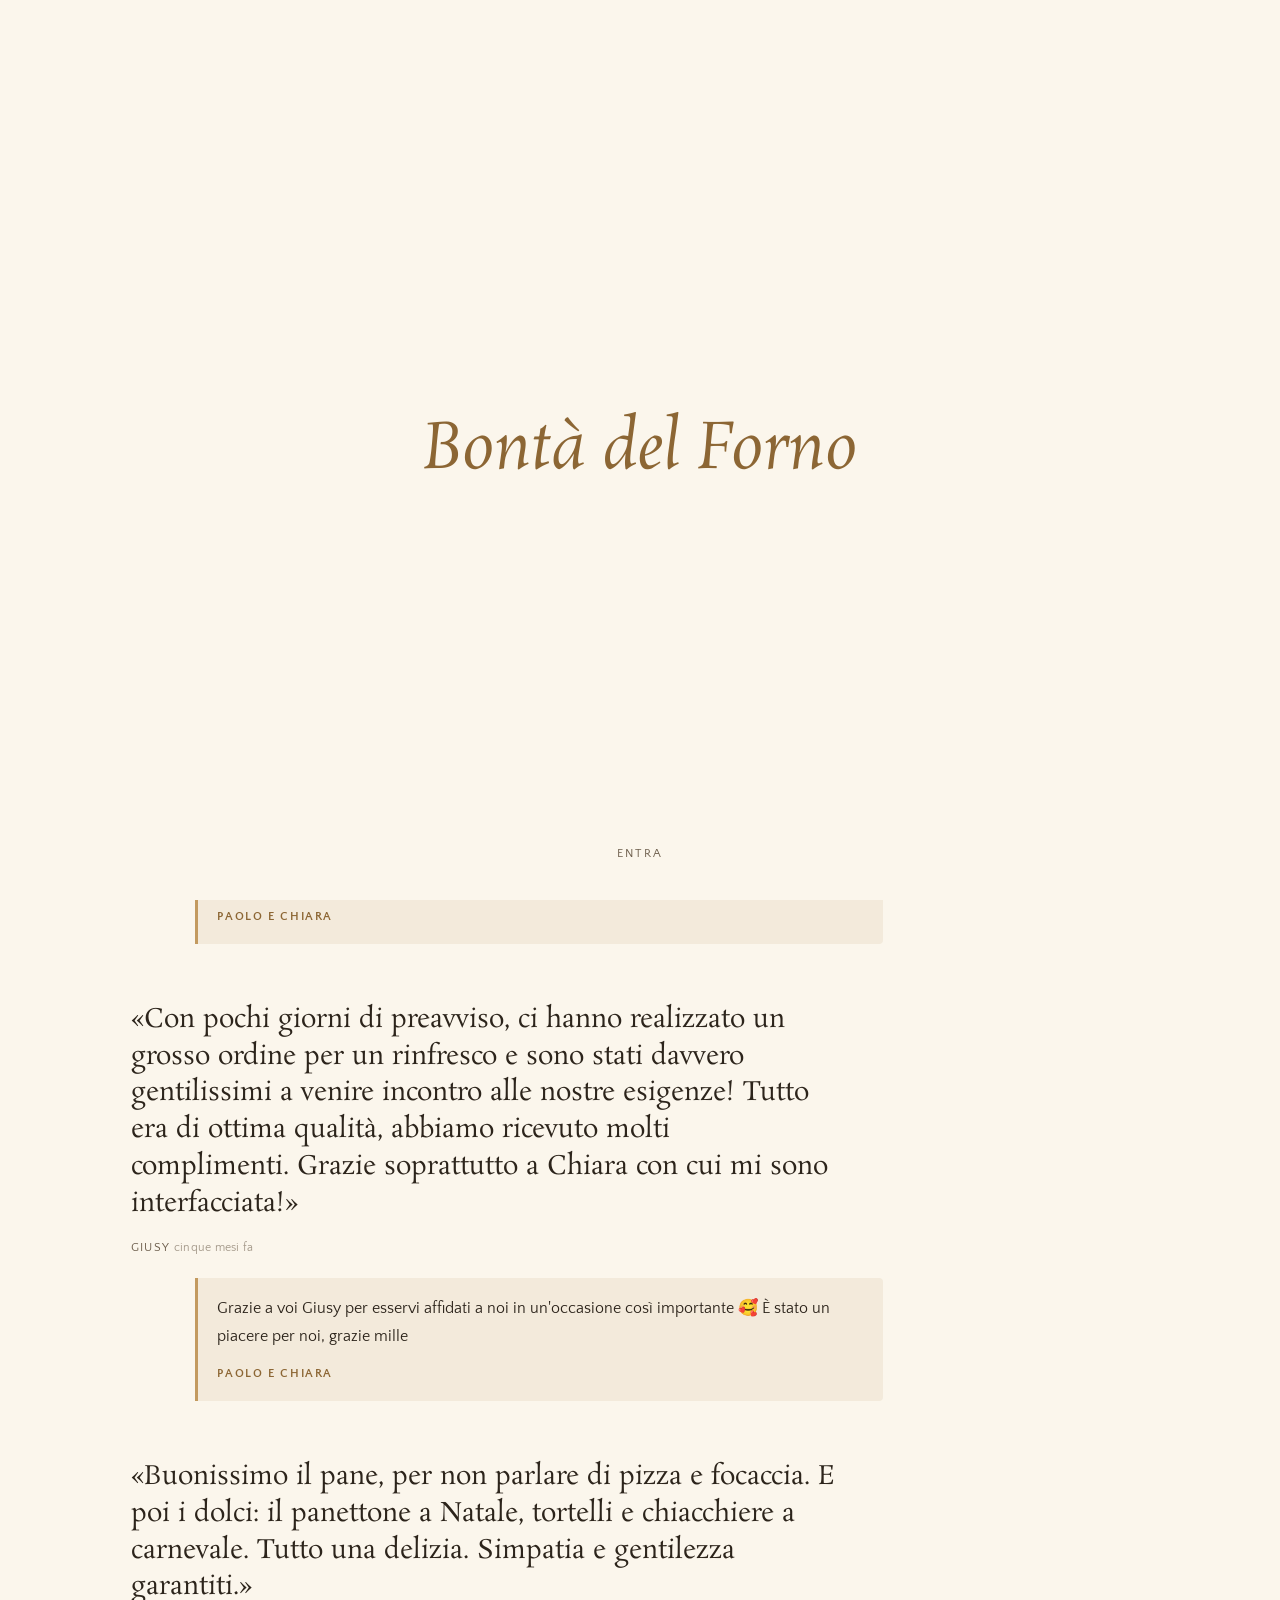
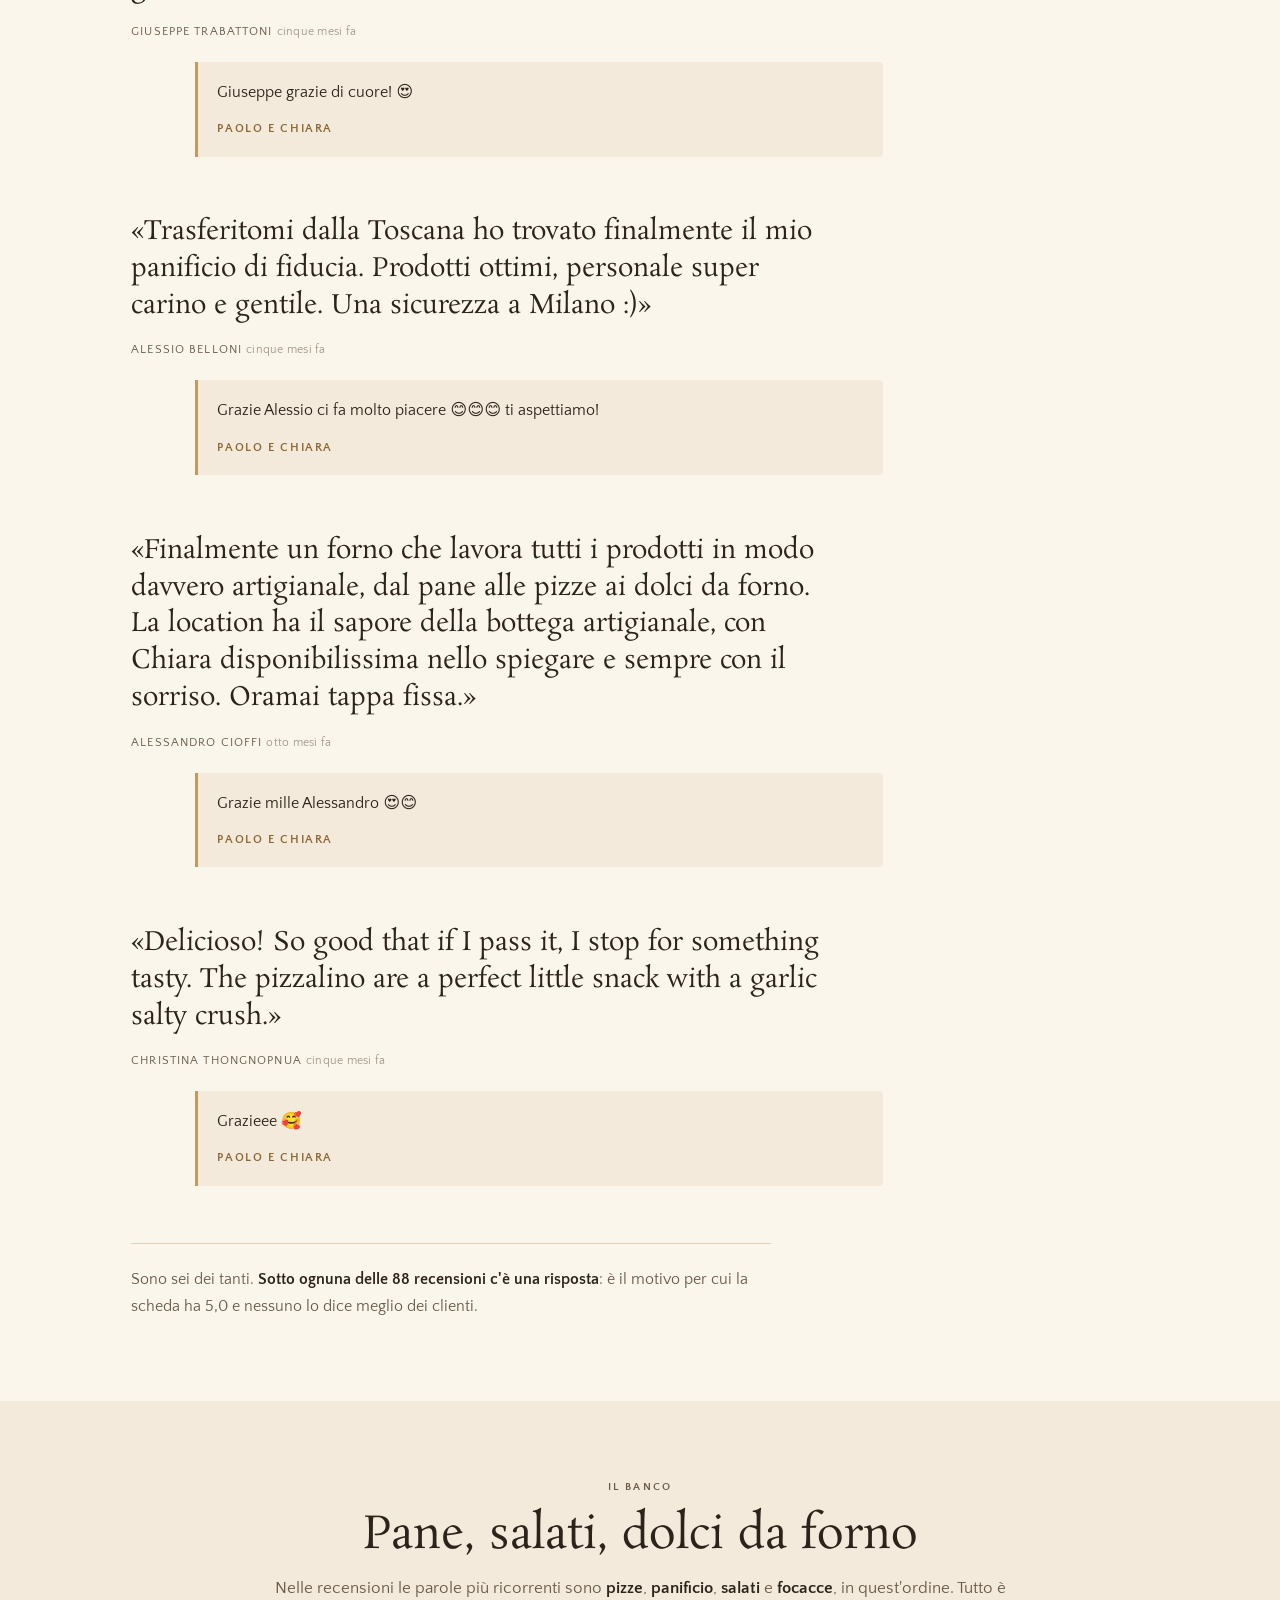
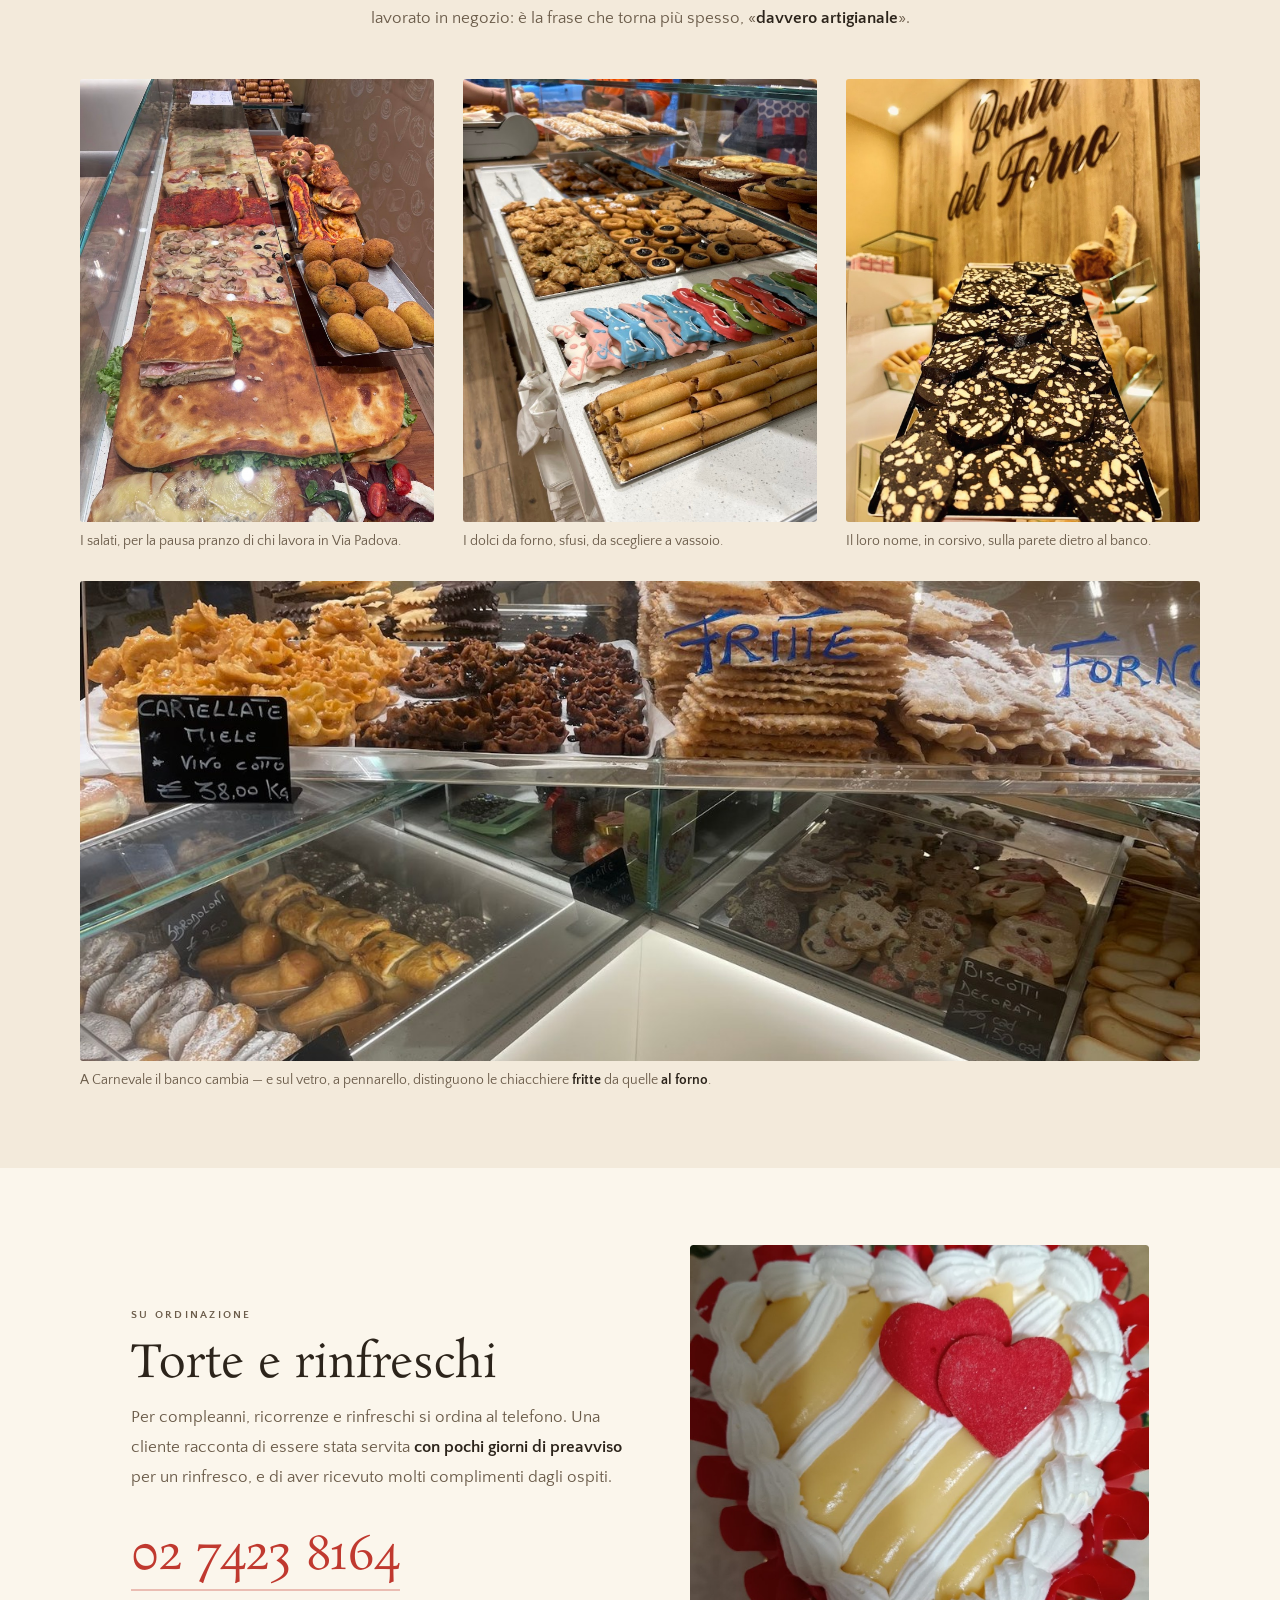
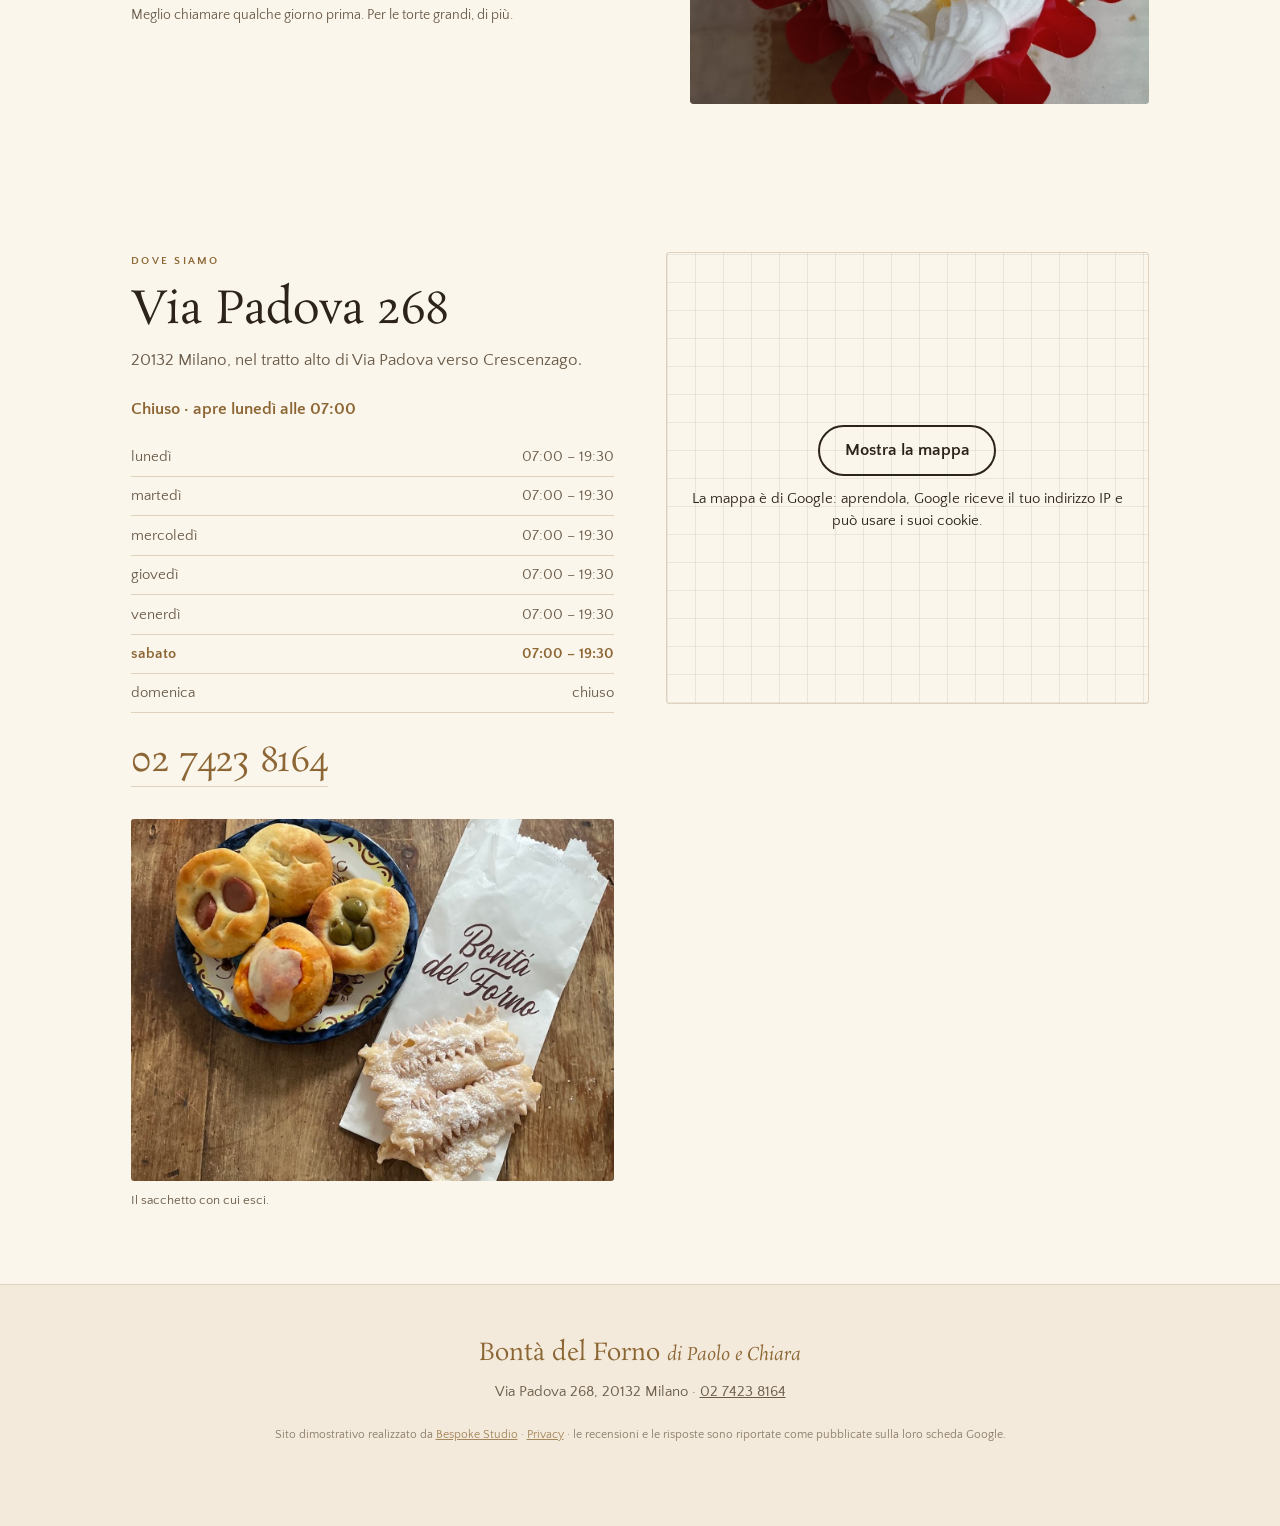
==== commit 5a820db4: "Privacy e pulizia: caratteri sul sito, mappa al clic, informativa, noindex - caratteri copiati nel s" ====
--- a/index.html
+++ b/index.html
@@ -3,6 +3,7 @@
 <head>
 <meta charset="utf-8">
 <meta name="viewport" content="width=device-width, initial-scale=1">
+<meta name="robots" content="noindex">
 <title>Bontà del Forno di Paolo e Chiara — panificio e pasticceria, Via Padova 268 Milano</title>
 <meta name="description" content="Bontà del Forno di Paolo e Chiara, Via Padova 268 a Milano: pane, pizze, focacce, dolci da forno e torte su ordinazione. 85 recensioni Google su 88 danno il massimo. Aperti lun–sab 7–19:30.">
 <link rel="canonical" href="https://rotenzark.github.io/bonta-del-forno/">
@@ -15,13 +16,39 @@
 <link rel="icon" href="img/favicon.svg" type="image/svg+xml">
 <link rel="icon" href="img/favicon-32.png" sizes="32x32">
 <link rel="apple-touch-icon" href="img/apple-touch-icon.png">
-<link rel="preconnect" href="https://fonts.googleapis.com">
-<link rel="preconnect" href="https://fonts.gstatic.com" crossorigin>
-<link href="https://fonts.googleapis.com/css2?family=Rosarivo:ital@0;1&family=Quattrocento+Sans:ital,wght@0,400;0,700;1,400&display=swap" rel="stylesheet">
+<link rel="stylesheet" href="fonts/fonts.css?v=1">
 <link rel="stylesheet" href="css/styles.css?v=1">
 <script>document.documentElement.className=document.documentElement.className.replace('no-js','js');</script>
 <script type="application/ld+json">
-{"@context":"https://schema.org","@type":"Bakery","name":"Bontà del Forno di Paolo e Chiara","address":{"@type":"PostalAddress","streetAddress":"Via Padova 268","addressLocality":"Milano","postalCode":"20132","addressCountry":"IT"},"telephone":"+390274238164","url":"https://rotenzark.github.io/bonta-del-forno/","aggregateRating":{"@type":"AggregateRating","ratingValue":"5.0","reviewCount":"88"},"openingHoursSpecification":[{"@type":"OpeningHoursSpecification","dayOfWeek":["Monday","Tuesday","Wednesday","Thursday","Friday","Saturday"],"opens":"07:00","closes":"19:30"}]}
+{
+  "@context": "https://schema.org",
+  "@type": "Bakery",
+  "name": "Bontà del Forno di Paolo e Chiara",
+  "address": {
+    "@type": "PostalAddress",
+    "streetAddress": "Via Padova 268",
+    "addressLocality": "Milano",
+    "postalCode": "20132",
+    "addressCountry": "IT"
+  },
+  "telephone": "+390274238164",
+  "url": "https://rotenzark.github.io/bonta-del-forno/",
+  "openingHoursSpecification": [
+    {
+      "@type": "OpeningHoursSpecification",
+      "dayOfWeek": [
+        "Monday",
+        "Tuesday",
+        "Wednesday",
+        "Thursday",
+        "Friday",
+        "Saturday"
+      ],
+      "opens": "07:00",
+      "closes": "19:30"
+    }
+  ]
+}
 </script>
 </head>
 <body>
@@ -186,7 +213,7 @@
       </figure>
     </div>
     <div class="dove__m reveal">
-      <iframe title="Mappa: Bontà del Forno, Via Padova 268, Milano" data-i18n-title="dove.mappa" src="https://www.google.com/maps?q=Bont%C3%A0+del+Forno+Via+Padova+268+Milano&output=embed" width="600" height="450" style="border:0" loading="lazy" referrerpolicy="no-referrer-when-downgrade"></iframe>
+      <div class="mappa-clic" data-mappa-clic style="--mappa-h: 450px"><template><iframe title="Mappa: Bontà del Forno, Via Padova 268, Milano" data-i18n-title="dove.mappa" src="https://www.google.com/maps?q=Bont%C3%A0+del+Forno+Via+Padova+268+Milano&output=embed" width="600" height="450" style="border:0" loading="lazy" referrerpolicy="no-referrer-when-downgrade"></iframe></template><div class="mappa-clic__velo"><a class="mappa-clic__btn" href="https://www.google.com/maps/search/?api=1&amp;query=Bont%C3%A0%20del%20Forno%20Via%20Padova%20268%20Milano" target="_blank" rel="noopener">Mostra la mappa</a><p class="mappa-clic__nota">La mappa è di Google: aprendola, Google riceve il tuo indirizzo IP e può usare i suoi cookie.</p></div></div>
     </div>
   </section>
 </main>
@@ -194,7 +221,7 @@
 <footer class="piede">
   <p class="piede__n">Bontà del Forno <em data-i18n="piede.di">di Paolo e Chiara</em></p>
   <p class="piede__d" data-i18n="piede.d">Via Padova 268, 20132 Milano · <a href="tel:+390274238164">02 7423 8164</a></p>
-  <p class="piede__b" data-i18n="piede.b">Sito dimostrativo realizzato da <a href="https://bespokestud.io" target="_blank" rel="noopener">Bespoke Studio</a> · le recensioni e le risposte sono riportate come pubblicate sulla loro scheda Google.</p>
+  <p class="piede__b" data-i18n="piede.b">Sito dimostrativo realizzato da <a href="https://bespokestud.io" target="_blank" rel="noopener">Bespoke Studio</a> · <a href="privacy.html">Privacy</a> · le recensioni e le risposte sono riportate come pubblicate sulla loro scheda Google.</p>
 </footer>
 
 <div class="barra">
@@ -211,5 +238,6 @@
 <script src="https://cdn.jsdelivr.net/npm/gsap@3.12.5/dist/gsap.min.js"></script>
 <script src="https://cdn.jsdelivr.net/npm/gsap@3.12.5/dist/ScrollTrigger.min.js"></script>
 <script src="js/main.js?v=1"></script>
+<script src="js/mappa-clic.js?v=1" defer></script>
 </body>
 </html>
--- a/fonts/fonts.css
+++ b/fonts/fonts.css
@@ -0,0 +1,91 @@
+/* Caratteri ospitati sul sito: nessuna richiesta a Google Fonts o Fontshare (giro privacy 1/10/2026). Licenze in LICENSE.txt. */
+/* latin-ext */
+@font-face {
+  font-family: 'Quattrocento Sans';
+  font-style: italic;
+  font-weight: 400;
+  font-display: swap;
+  src: url(quattrocentosans-v22-va9a4lja2NVIDdIAAoMR5MfuElaRB0zMh0P2GEHJ.woff2) format('woff2');
+  unicode-range: U+0100-02BA, U+02BD-02C5, U+02C7-02CC, U+02CE-02D7, U+02DD-02FF, U+0304, U+0308, U+0329, U+1D00-1DBF, U+1E00-1E9F, U+1EF2-1EFF, U+2020, U+20A0-20AB, U+20AD-20C0, U+2113, U+2C60-2C7F, U+A720-A7FF;
+}
+/* latin */
+@font-face {
+  font-family: 'Quattrocento Sans';
+  font-style: italic;
+  font-weight: 400;
+  font-display: swap;
+  src: url(quattrocentosans-v22-va9a4lja2NVIDdIAAoMR5MfuElaRB0zMh032GA.woff2) format('woff2');
+  unicode-range: U+0000-00FF, U+0131, U+0152-0153, U+02BB-02BC, U+02C6, U+02DA, U+02DC, U+0304, U+0308, U+0329, U+2000-206F, U+20AC, U+2122, U+2191, U+2193, U+2212, U+2215, U+FEFF, U+FFFD;
+}
+/* latin-ext */
+@font-face {
+  font-family: 'Quattrocento Sans';
+  font-style: normal;
+  font-weight: 400;
+  font-display: swap;
+  src: url(quattrocentosans-v22-va9c4lja2NVIDdIAAoMR5MfuElaRB0zHt0_uHA.woff2) format('woff2');
+  unicode-range: U+0100-02BA, U+02BD-02C5, U+02C7-02CC, U+02CE-02D7, U+02DD-02FF, U+0304, U+0308, U+0329, U+1D00-1DBF, U+1E00-1E9F, U+1EF2-1EFF, U+2020, U+20A0-20AB, U+20AD-20C0, U+2113, U+2C60-2C7F, U+A720-A7FF;
+}
+/* latin */
+@font-face {
+  font-family: 'Quattrocento Sans';
+  font-style: normal;
+  font-weight: 400;
+  font-display: swap;
+  src: url(quattrocentosans-v22-va9c4lja2NVIDdIAAoMR5MfuElaRB0zJt08.woff2) format('woff2');
+  unicode-range: U+0000-00FF, U+0131, U+0152-0153, U+02BB-02BC, U+02C6, U+02DA, U+02DC, U+0304, U+0308, U+0329, U+2000-206F, U+20AC, U+2122, U+2191, U+2193, U+2212, U+2215, U+FEFF, U+FFFD;
+}
+/* latin-ext */
+@font-face {
+  font-family: 'Quattrocento Sans';
+  font-style: normal;
+  font-weight: 700;
+  font-display: swap;
+  src: url(quattrocentosans-v22-va9Z4lja2NVIDdIAAoMR5MfuElaRB0RyklrfPXzwiQ.woff2) format('woff2');
+  unicode-range: U+0100-02BA, U+02BD-02C5, U+02C7-02CC, U+02CE-02D7, U+02DD-02FF, U+0304, U+0308, U+0329, U+1D00-1DBF, U+1E00-1E9F, U+1EF2-1EFF, U+2020, U+20A0-20AB, U+20AD-20C0, U+2113, U+2C60-2C7F, U+A720-A7FF;
+}
+/* latin */
+@font-face {
+  font-family: 'Quattrocento Sans';
+  font-style: normal;
+  font-weight: 700;
+  font-display: swap;
+  src: url(quattrocentosans-v22-va9Z4lja2NVIDdIAAoMR5MfuElaRB0RyklrRPXw.woff2) format('woff2');
+  unicode-range: U+0000-00FF, U+0131, U+0152-0153, U+02BB-02BC, U+02C6, U+02DA, U+02DC, U+0304, U+0308, U+0329, U+2000-206F, U+20AC, U+2122, U+2191, U+2193, U+2212, U+2215, U+FEFF, U+FFFD;
+}
+/* latin-ext */
+@font-face {
+  font-family: 'Rosarivo';
+  font-style: italic;
+  font-weight: 400;
+  font-display: swap;
+  src: url(rosarivo-v24-PlI4Fl2lO6N9f8HaNDeA4HVkmPy5.woff2) format('woff2');
+  unicode-range: U+0100-02BA, U+02BD-02C5, U+02C7-02CC, U+02CE-02D7, U+02DD-02FF, U+0304, U+0308, U+0329, U+1D00-1DBF, U+1E00-1E9F, U+1EF2-1EFF, U+2020, U+20A0-20AB, U+20AD-20C0, U+2113, U+2C60-2C7F, U+A720-A7FF;
+}
+/* latin */
+@font-face {
+  font-family: 'Rosarivo';
+  font-style: italic;
+  font-weight: 400;
+  font-display: swap;
+  src: url(rosarivo-v24-PlI4Fl2lO6N9f8HaNDeA4HtkmA.woff2) format('woff2');
+  unicode-range: U+0000-00FF, U+0131, U+0152-0153, U+02BB-02BC, U+02C6, U+02DA, U+02DC, U+0304, U+0308, U+0329, U+2000-206F, U+20AC, U+2122, U+2191, U+2193, U+2212, U+2215, U+FEFF, U+FFFD;
+}
+/* latin-ext */
+@font-face {
+  font-family: 'Rosarivo';
+  font-style: normal;
+  font-weight: 400;
+  font-display: swap;
+  src: url(rosarivo-v24-PlI-Fl2lO6N9f8HaNDeL0Hl8nA.woff2) format('woff2');
+  unicode-range: U+0100-02BA, U+02BD-02C5, U+02C7-02CC, U+02CE-02D7, U+02DD-02FF, U+0304, U+0308, U+0329, U+1D00-1DBF, U+1E00-1E9F, U+1EF2-1EFF, U+2020, U+20A0-20AB, U+20AD-20C0, U+2113, U+2C60-2C7F, U+A720-A7FF;
+}
+/* latin */
+@font-face {
+  font-family: 'Rosarivo';
+  font-style: normal;
+  font-weight: 400;
+  font-display: swap;
+  src: url(rosarivo-v24-PlI-Fl2lO6N9f8HaNDeF0Hk.woff2) format('woff2');
+  unicode-range: U+0000-00FF, U+0131, U+0152-0153, U+02BB-02BC, U+02C6, U+02DA, U+02DC, U+0304, U+0308, U+0329, U+2000-206F, U+20AC, U+2122, U+2191, U+2193, U+2212, U+2215, U+FEFF, U+FFFD;
+}
--- a/css/styles.css
+++ b/css/styles.css
@@ -207,3 +207,12 @@
   .banco__f--larga .shot img{aspect-ratio:16/10}
   .risp{margin-left:1rem}
 }
+
+/*MAPPACLIC*/
+/* la mappa Google si carica solo al clic (giro privacy 1/10/2026) */
+.mappa-clic { display: flex; align-items: center; justify-content: center; width: 100%; height: 100%; min-height: var(--mappa-h, 320px); box-sizing: border-box; padding: 24px; text-align: center; background: repeating-linear-gradient(0deg, rgba(127, 127, 127, 0.14) 0 1px, transparent 1px 28px), repeating-linear-gradient(90deg, rgba(127, 127, 127, 0.14) 0 1px, transparent 1px 28px); }
+.mappa-clic__velo { display: flex; flex-direction: column; align-items: center; gap: 12px; max-width: 32em; }
+.mappa-clic__btn { display: inline-block; padding: 0.75em 1.4em; border: 2px solid currentColor; border-radius: 999px; color: inherit; font: inherit; font-weight: 600; line-height: 1.2; text-decoration: none; background: transparent; cursor: pointer; }
+.mappa-clic__btn:hover, .mappa-clic__btn:focus-visible { text-decoration: underline; }
+.mappa-clic__nota { margin: 0; font-size: 0.85em; line-height: 1.45; }
+/*/MAPPACLIC*/
